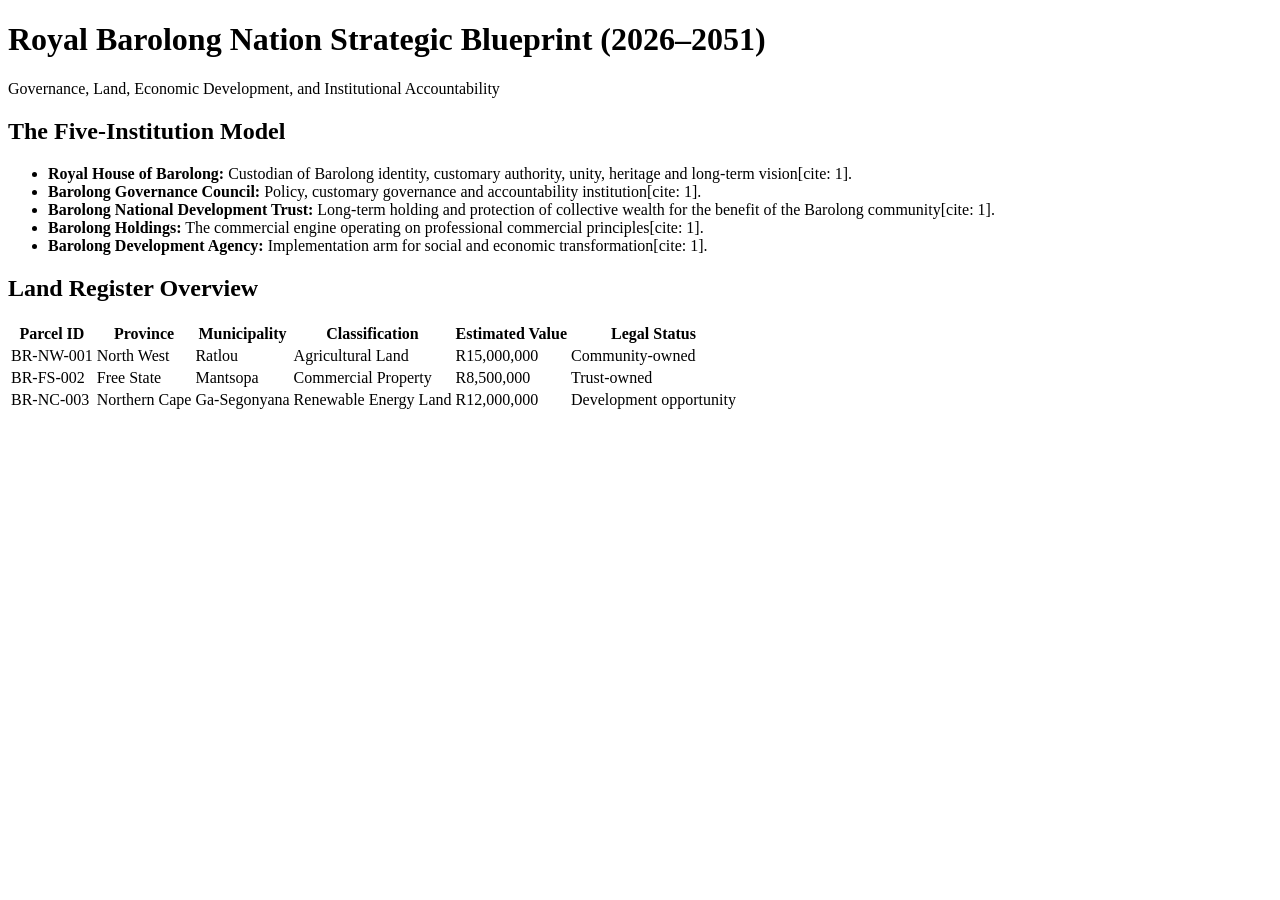
==== index.html @ 7195e8e8 "Rename gemini-code-1788388101574.html to index.html" ====
<!DOCTYPE html>
<html lang="en">
<head>
    <meta charset="UTF-8">
    <meta name="viewport" content="width=device-width, initial-scale=1.0">
    <title>Royal Barolong Nation Strategic Blueprint</title>
    <link rel="stylesheet" href="style.css">
</head>
<body>
    <header>
        <h1>Royal Barolong Nation Strategic Blueprint (2026–2051)</h1>
        <p>Governance, Land, Economic Development, and Institutional Accountability</p>
    </header>

    <div class="container">
        <div class="card">
            <h2>The Five-Institution Model</h2>
            <ul>
                <li><strong>Royal House of Barolong:</strong> Custodian of Barolong identity, customary authority, unity, heritage and long-term vision[cite: 1].</li>
                <li><strong>Barolong Governance Council:</strong> Policy, customary governance and accountability institution[cite: 1].</li>
                <li><strong>Barolong National Development Trust:</strong> Long-term holding and protection of collective wealth for the benefit of the Barolong community[cite: 1].</li>
                <li><strong>Barolong Holdings:</strong> The commercial engine operating on professional commercial principles[cite: 1].</li>
                <li><strong>Barolong Development Agency:</strong> Implementation arm for social and economic transformation[cite: 1].</li>
            </ul>
        </div>

        <div class="card">
            <h2>Land Register Overview</h2>
            <table>
                <thead>
                    <tr>
                        <th>Parcel ID</th>
                        <th>Province</th>
                        <th>Municipality</th>
                        <th>Classification</th>
                        <th>Estimated Value</th>
                        <th>Legal Status</th>
                    </tr>
                </thead>
                <tbody>
                    <tr>
                        <td>BR-NW-001</td>
                        <td>North West</td>
                        <td>Ratlou</td>
                        <td>Agricultural Land</td>
                        <td>R15,000,000</td>
                        <td>Community-owned</td>
                    </tr>
                    <tr>
                        <td>BR-FS-002</td>
                        <td>Free State</td>
                        <td>Mantsopa</td>
                        <td>Commercial Property</td>
                        <td>R8,500,000</td>
                        <td>Trust-owned</td>
                    </tr>
                    <tr>
                        <td>BR-NC-003</td>
                        <td>Northern Cape</td>
                        <td>Ga-Segonyana</td>
                        <td>Renewable Energy Land</td>
                        <td>R12,000,000</td>
                        <td>Development opportunity</td>
                    </tr>
                </tbody>
            </table>
        </div>
    </div>
</body>
</html>
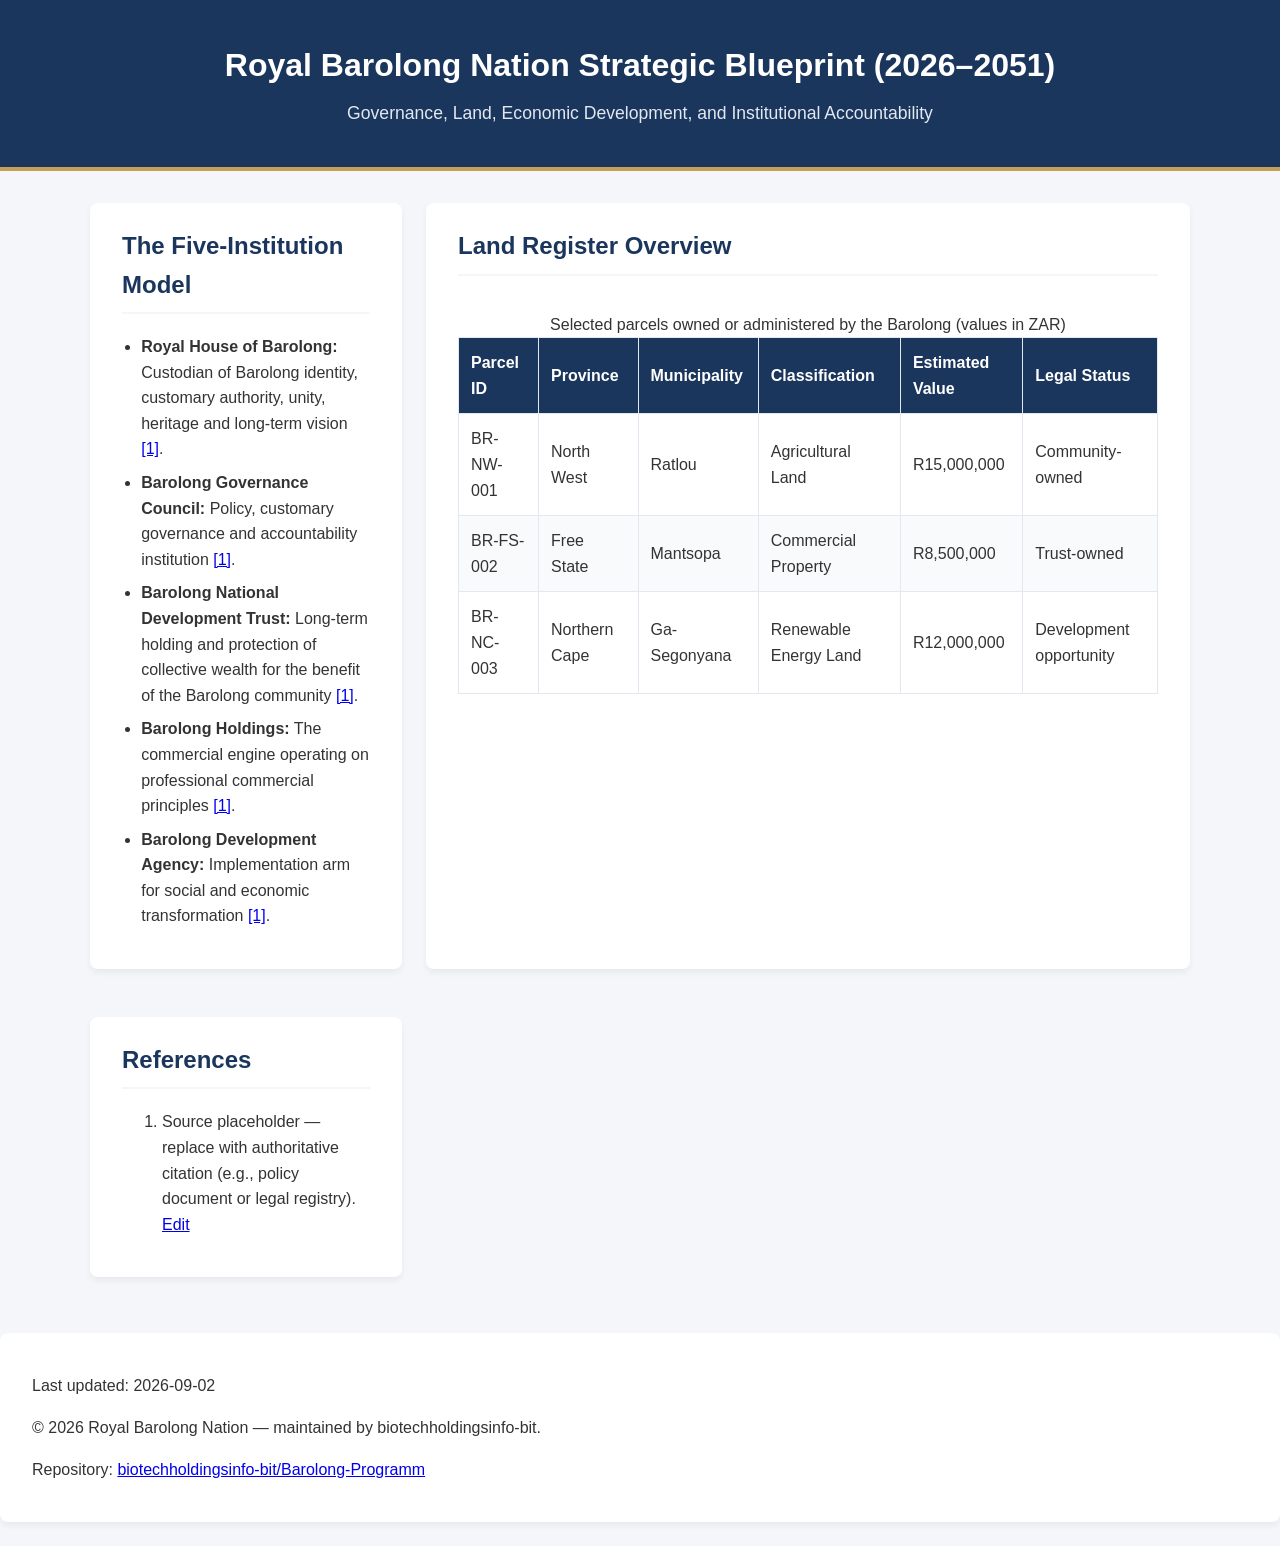
==== commit 88466609: "chore: accessibility and SEO improvements; add README and LICENSE" ====
--- a/index.html
+++ b/index.html
@@ -5,66 +5,109 @@
     <meta name="viewport" content="width=device-width, initial-scale=1.0">
     <title>Royal Barolong Nation Strategic Blueprint</title>
     <link rel="stylesheet" href="style.css">
+
+    <!-- SEO & social -->
+    <meta name="description" content="Royal Barolong Nation Strategic Blueprint (2026–2051): governance, land register and development strategy.">
+    <meta name="theme-color" content="#1b365d">
+
+    <meta property="og:title" content="Royal Barolong Nation Strategic Blueprint (2026–2051)">
+    <meta property="og:description" content="Governance, land register, economic development and institutional accountability for the Royal Barolong Nation.">
+    <meta property="og:type" content="website">
+    <meta name="twitter:card" content="summary_large_image">
+
+    <link rel="icon" href="/favicon.ico" />
+
+    <script type="application/ld+json">
+    {
+      "@context": "https://schema.org",
+      "@type": "WebPage",
+      "name": "Royal Barolong Nation Strategic Blueprint (2026–2051)",
+      "description": "Governance, land register, economic development and institutional accountability for the Royal Barolong Nation.",
+      "publisher": {
+        "@type": "Organization",
+        "name": "Royal Barolong Nation"
+      }
+    }
+    </script>
 </head>
 <body>
+    <a class="skip-link" href="#main-content">Skip to main content</a>
+
     <header>
         <h1>Royal Barolong Nation Strategic Blueprint (2026–2051)</h1>
         <p>Governance, Land, Economic Development, and Institutional Accountability</p>
     </header>
 
-    <div class="container">
-        <div class="card">
-            <h2>The Five-Institution Model</h2>
+    <main id="main-content" class="container">
+        <section class="card" aria-labelledby="five-institutions">
+            <h2 id="five-institutions">The Five-Institution Model</h2>
             <ul>
-                <li><strong>Royal House of Barolong:</strong> Custodian of Barolong identity, customary authority, unity, heritage and long-term vision[cite: 1].</li>
-                <li><strong>Barolong Governance Council:</strong> Policy, customary governance and accountability institution[cite: 1].</li>
-                <li><strong>Barolong National Development Trust:</strong> Long-term holding and protection of collective wealth for the benefit of the Barolong community[cite: 1].</li>
-                <li><strong>Barolong Holdings:</strong> The commercial engine operating on professional commercial principles[cite: 1].</li>
-                <li><strong>Barolong Development Agency:</strong> Implementation arm for social and economic transformation[cite: 1].</li>
+                <li><strong>Royal House of Barolong:</strong> Custodian of Barolong identity, customary authority, unity, heritage and long-term vision <a href="#references" aria-describedby="cite-1">[1]</a>.</li>
+                <li><strong>Barolong Governance Council:</strong> Policy, customary governance and accountability institution <a href="#references" aria-describedby="cite-1">[1]</a>.</li>
+                <li><strong>Barolong National Development Trust:</strong> Long-term holding and protection of collective wealth for the benefit of the Barolong community <a href="#references" aria-describedby="cite-1">[1]</a>.</li>
+                <li><strong>Barolong Holdings:</strong> The commercial engine operating on professional commercial principles <a href="#references" aria-describedby="cite-1">[1]</a>.</li>
+                <li><strong>Barolong Development Agency:</strong> Implementation arm for social and economic transformation <a href="#references" aria-describedby="cite-1">[1]</a>.</li>
             </ul>
-        </div>
+        </section>
 
-        <div class="card">
-            <h2>Land Register Overview</h2>
-            <table>
-                <thead>
-                    <tr>
-                        <th>Parcel ID</th>
-                        <th>Province</th>
-                        <th>Municipality</th>
-                        <th>Classification</th>
-                        <th>Estimated Value</th>
-                        <th>Legal Status</th>
-                    </tr>
-                </thead>
-                <tbody>
-                    <tr>
-                        <td>BR-NW-001</td>
-                        <td>North West</td>
-                        <td>Ratlou</td>
-                        <td>Agricultural Land</td>
-                        <td>R15,000,000</td>
-                        <td>Community-owned</td>
-                    </tr>
-                    <tr>
-                        <td>BR-FS-002</td>
-                        <td>Free State</td>
-                        <td>Mantsopa</td>
-                        <td>Commercial Property</td>
-                        <td>R8,500,000</td>
-                        <td>Trust-owned</td>
-                    </tr>
-                    <tr>
-                        <td>BR-NC-003</td>
-                        <td>Northern Cape</td>
-                        <td>Ga-Segonyana</td>
-                        <td>Renewable Energy Land</td>
-                        <td>R12,000,000</td>
-                        <td>Development opportunity</td>
-                    </tr>
-                </tbody>
-            </table>
-        </div>
-    </div>
+        <section class="card" aria-labelledby="land-register">
+            <h2 id="land-register">Land Register Overview</h2>
+            <div class="table-container" role="region" aria-label="Land register table">
+                <table>
+                    <caption>Selected parcels owned or administered by the Barolong (values in ZAR)</caption>
+                    <thead>
+                        <tr>
+                            <th scope="col">Parcel ID</th>
+                            <th scope="col">Province</th>
+                            <th scope="col">Municipality</th>
+                            <th scope="col">Classification</th>
+                            <th scope="col">Estimated Value</th>
+                            <th scope="col">Legal Status</th>
+                        </tr>
+                    </thead>
+                    <tbody>
+                        <tr>
+                            <td>BR-NW-001</td>
+                            <td>North West</td>
+                            <td>Ratlou</td>
+                            <td>Agricultural Land</td>
+                            <td>R15,000,000</td>
+                            <td>Community-owned</td>
+                        </tr>
+                        <tr>
+                            <td>BR-FS-002</td>
+                            <td>Free State</td>
+                            <td>Mantsopa</td>
+                            <td>Commercial Property</td>
+                            <td>R8,500,000</td>
+                            <td>Trust-owned</td>
+                        </tr>
+                        <tr>
+                            <td>BR-NC-003</td>
+                            <td>Northern Cape</td>
+                            <td>Ga-Segonyana</td>
+                            <td>Renewable Energy Land</td>
+                            <td>R12,000,000</td>
+                            <td>Development opportunity</td>
+                        </tr>
+                    </tbody>
+                </table>
+            </div>
+        </section>
+
+        <section class="card" aria-labelledby="references">
+            <h2 id="references">References</h2>
+            <ol>
+                <li id="cite-1">Source placeholder — replace with authoritative citation (e.g., policy document or legal registry). <a href="#" aria-label="Edit citation">Edit</a></li>
+            </ol>
+        </section>
+
+    </main>
+
+    <footer class="card" role="contentinfo">
+        <p>Last updated: 2026-09-02</p>
+        <p>&copy; 2026 Royal Barolong Nation — maintained by biotechholdingsinfo-bit.</p>
+        <p>Repository: <a href="https://github.com/biotechholdingsinfo-bit/Barolong-Programm">biotechholdingsinfo-bit/Barolong-Programm</a></p>
+    </footer>
 </body>
 </html>
--- a/style.css
+++ b/style.css
@@ -0,0 +1,127 @@
+:root {
+    --primary-color: #1b365d;
+    --secondary-color: #c5a059;
+    --bg-color: #f4f6f9;
+    --text-color: #333333;
+    --white: #ffffff;
+}
+
+body {
+    font-family: Arial, sans-serif;
+    background-color: var(--bg-color);
+    color: var(--text-color);
+    margin: 0;
+    padding: 0;
+    line-height: 1.6;
+}
+
+/* Skip link for keyboard users */
+.skip-link {
+    position: absolute;
+    left: -999px;
+    top: auto;
+    width: 1px;
+    height: 1px;
+    overflow: hidden;
+}
+.skip-link:focus {
+    left: 1rem;
+    top: 1rem;
+    width: auto;
+    height: auto;
+    background: var(--white);
+    color: var(--primary-color);
+    padding: 0.5rem 1rem;
+    z-index: 9999;
+    border-radius: 4px;
+    box-shadow: 0 2px 6px rgba(0,0,0,0.2);
+}
+
+header {
+    background-color: var(--primary-color);
+    color: var(--white);
+    padding: 2.5rem 1rem;
+    text-align: center;
+    border-bottom: 4px solid var(--secondary-color);
+}
+
+header h1 {
+    margin: 0 0 0.5rem 0;
+    font-size: 2rem;
+}
+
+header p {
+    margin: 0;
+    font-size: 1.1rem;
+    color: #e2e8f0;
+}
+
+.container {
+    max-width: 1100px;
+    margin: 2rem auto;
+    padding: 0 1rem;
+}
+
+.card {
+    background: var(--white);
+    padding: 1.5rem 2rem;
+    margin-bottom: 1.5rem;
+    border-radius: 8px;
+    box-shadow: 0 4px 6px rgba(0, 0, 0, 0.05);
+}
+
+.card h2 {
+    color: var(--primary-color);
+    margin-top: 0;
+    border-bottom: 2px solid var(--bg-color);
+    padding-bottom: 0.5rem;
+}
+
+ul {
+    padding-left: 1.2rem;
+}
+
+li {
+    margin-bottom: 0.5rem;
+}
+
+/* Responsive table wrapper */
+.table-container { overflow-x: auto; -webkit-overflow-scrolling: touch; }
+table { min-width: 700px; width: 100%; border-collapse: collapse; margin-top: 1rem; }
+
+th, td {
+    padding: 12px;
+    border: 1px solid #e2e8f0;
+    text-align: left;
+}
+
+th {
+    background-color: var(--primary-color);
+    color: var(--white);
+}
+
+tr:nth-child(even) {
+    background-color: #f8fafc;
+}
+
+/* Focus outlines for keyboard users */
+a:focus, button:focus, th:focus, td:focus {
+    outline: 3px solid var(--secondary-color);
+    outline-offset: 2px;
+}
+
+/* Responsive layout: two columns on wide screens */
+@media (min-width: 900px) {
+    .container { display: grid; grid-template-columns: 1fr 1fr; gap: 1.5rem; }
+    footer { grid-column: 1 / -1; }
+}
+
+@media (max-width: 899px) {
+    header h1 { font-size: 1.5rem; }
+}
+
+/* Print-friendly adjustments */
+@media print {
+    header, .skip-link, .card { box-shadow: none; }
+    body { background: #fff; color: #000; }
+}
